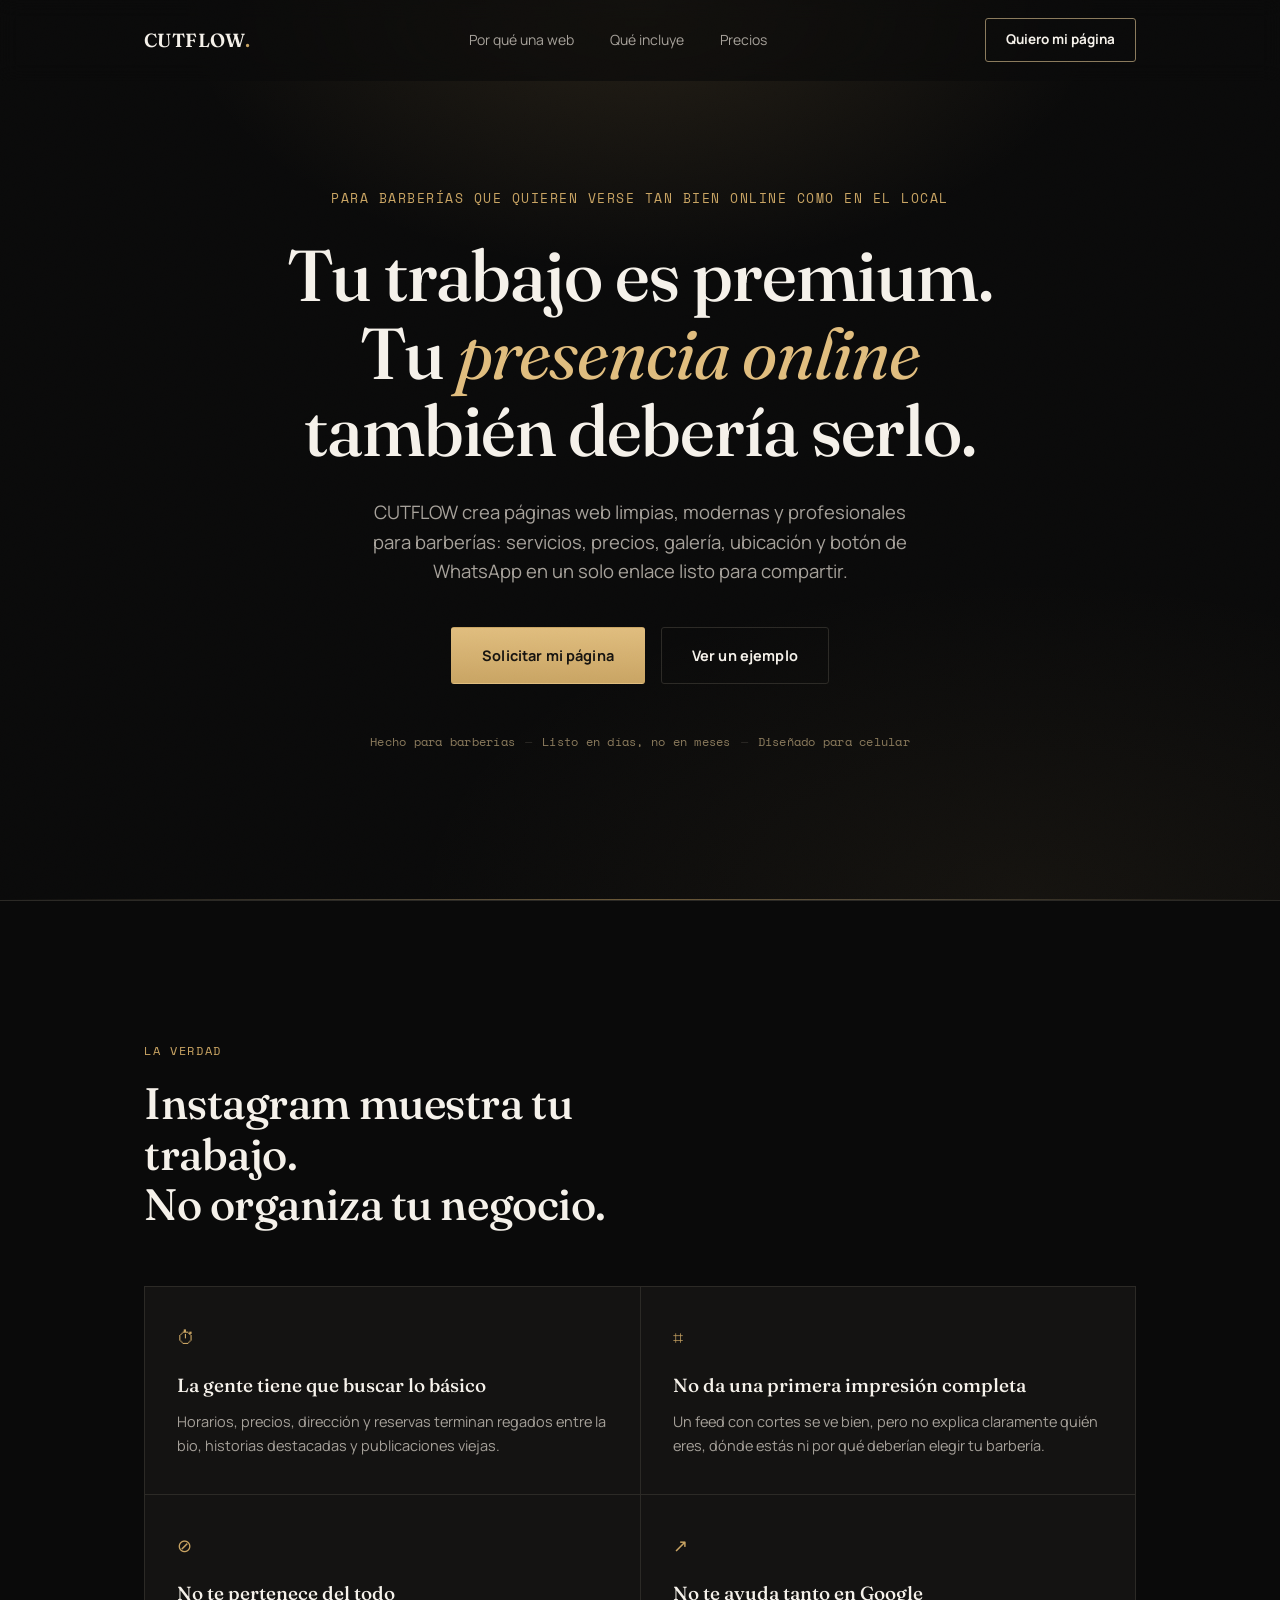
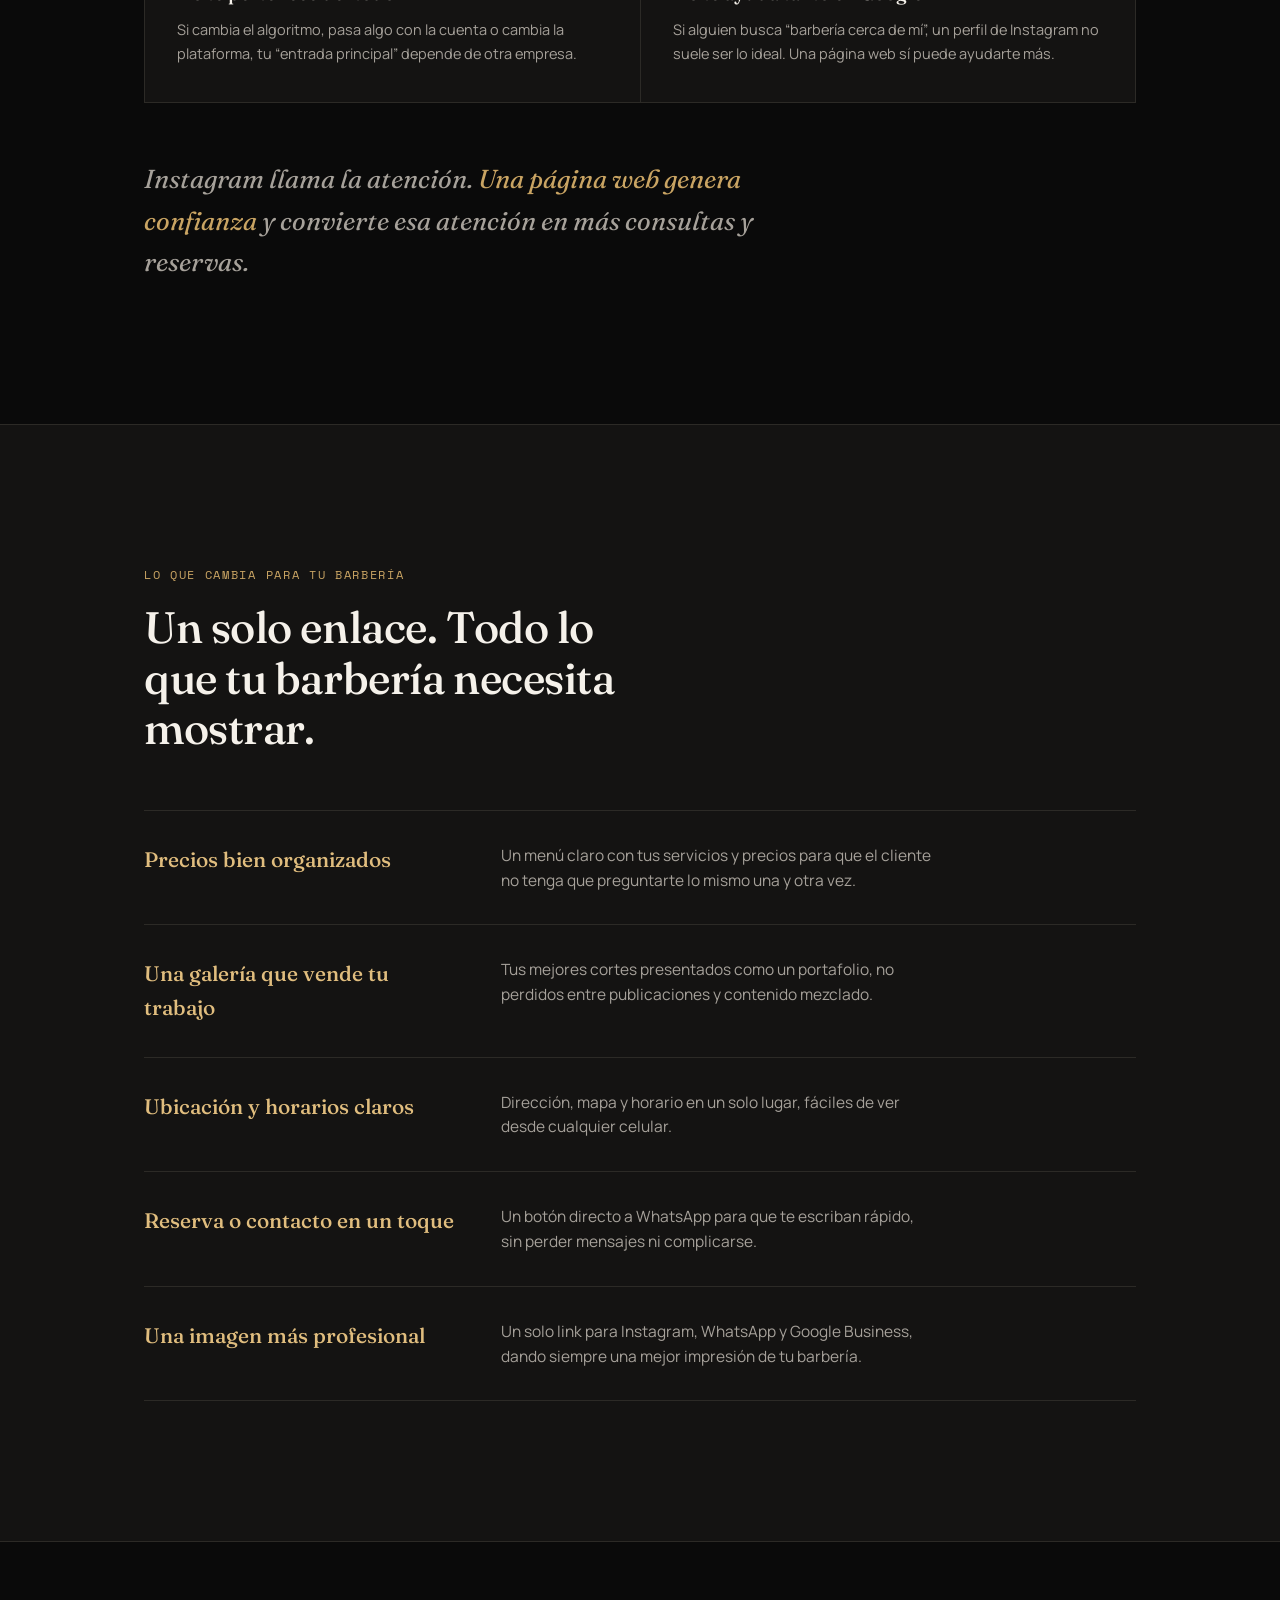
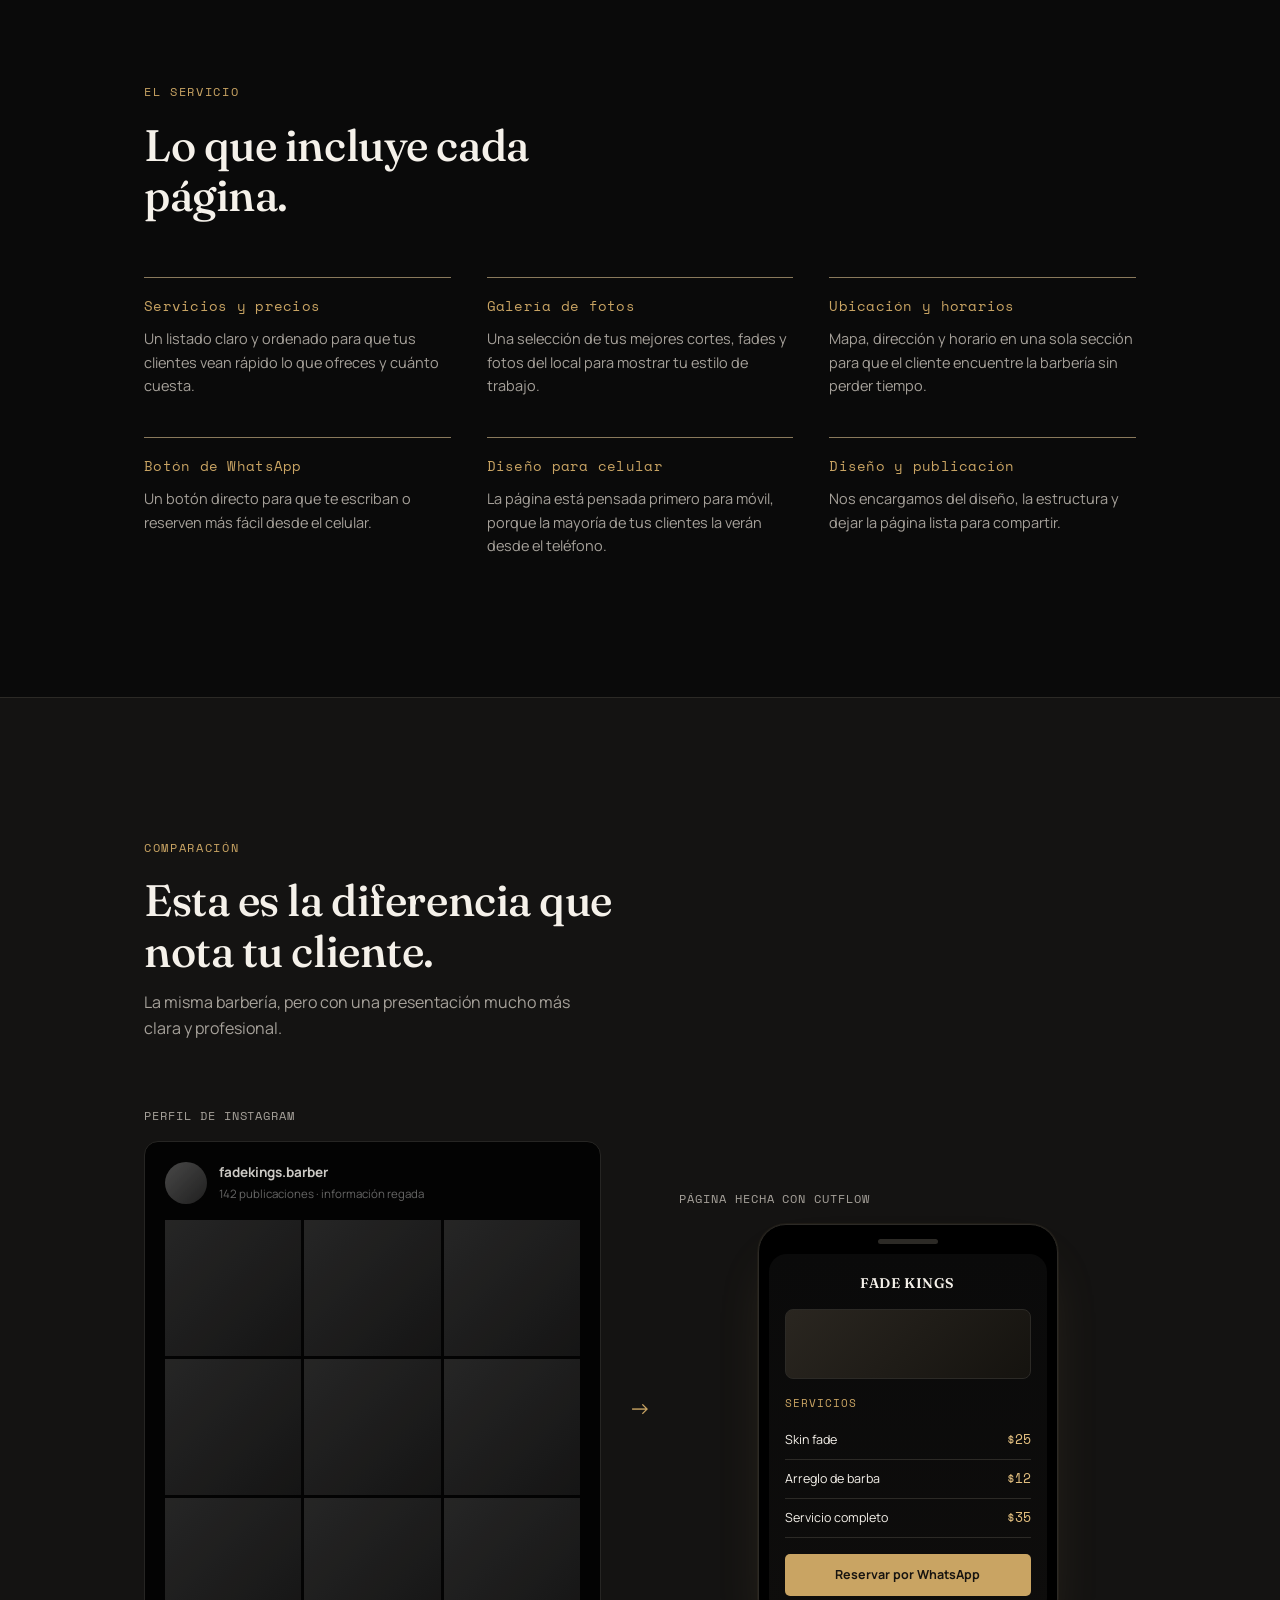
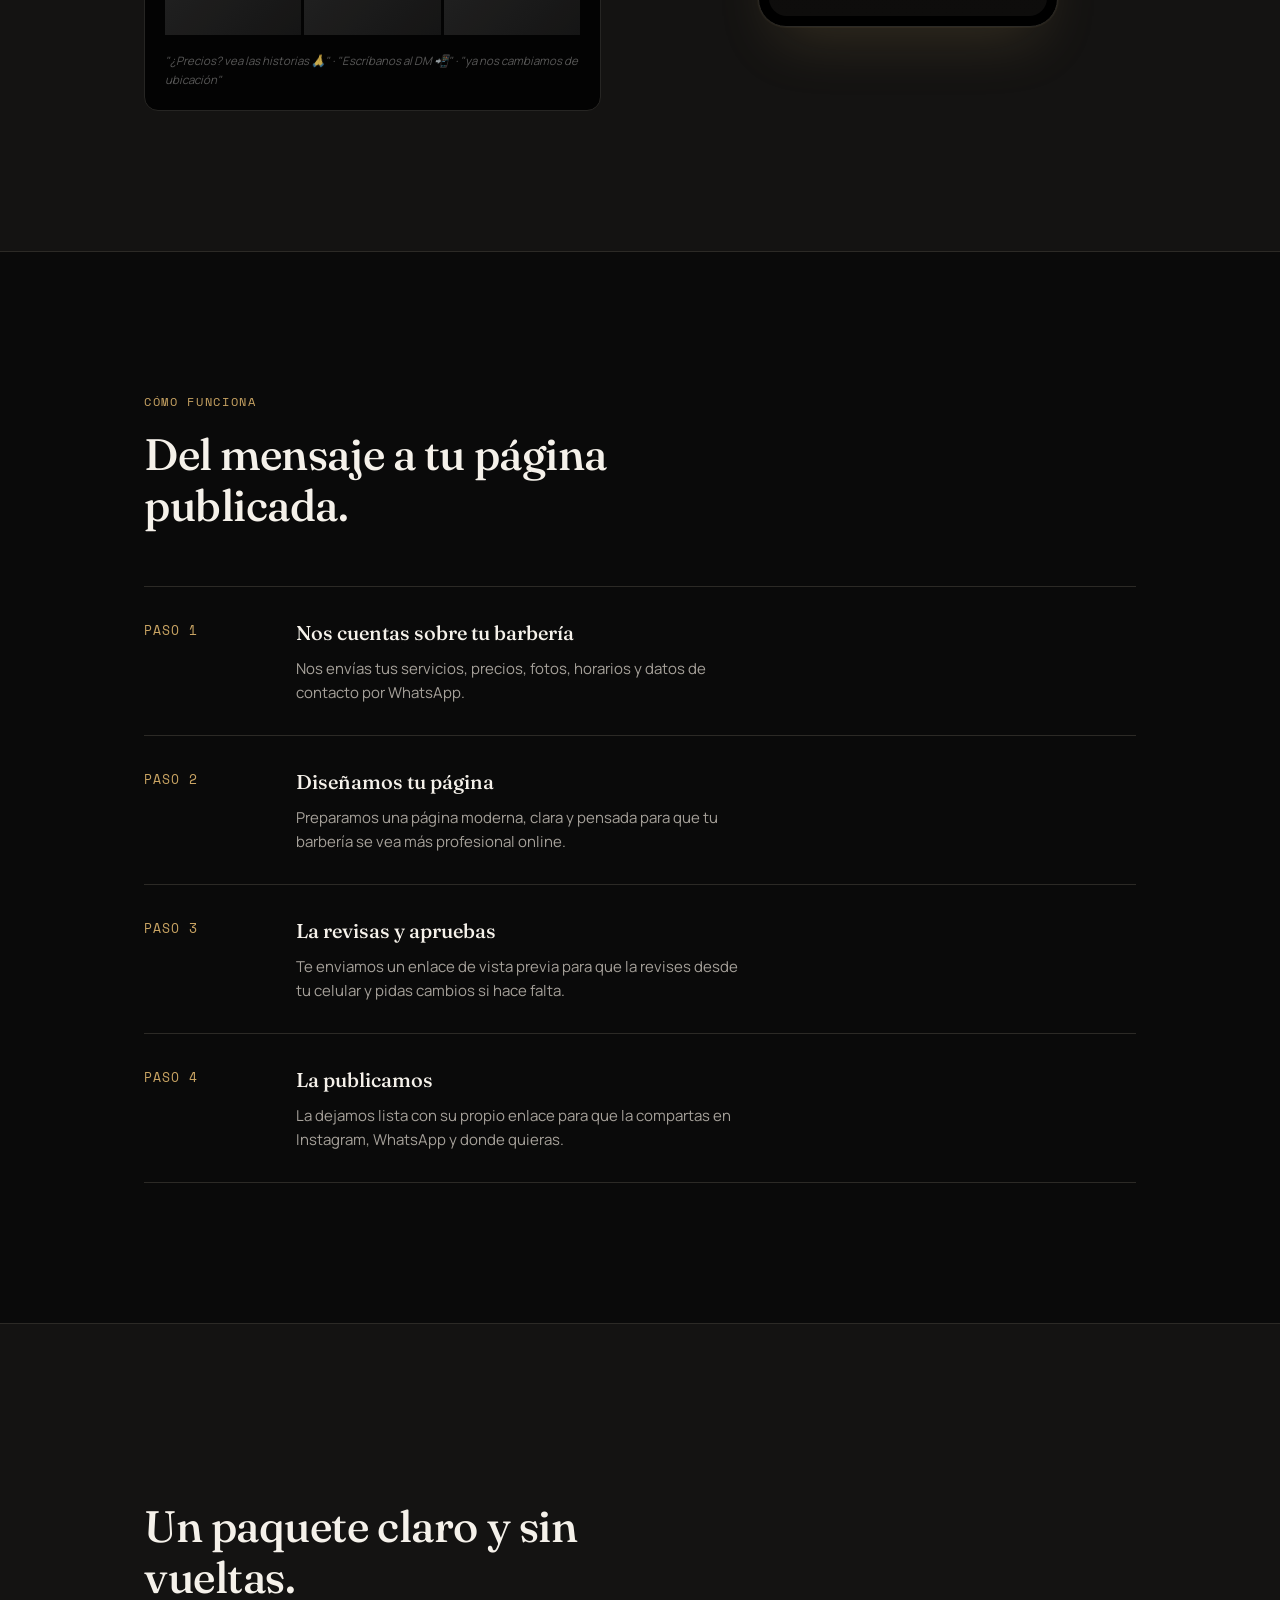
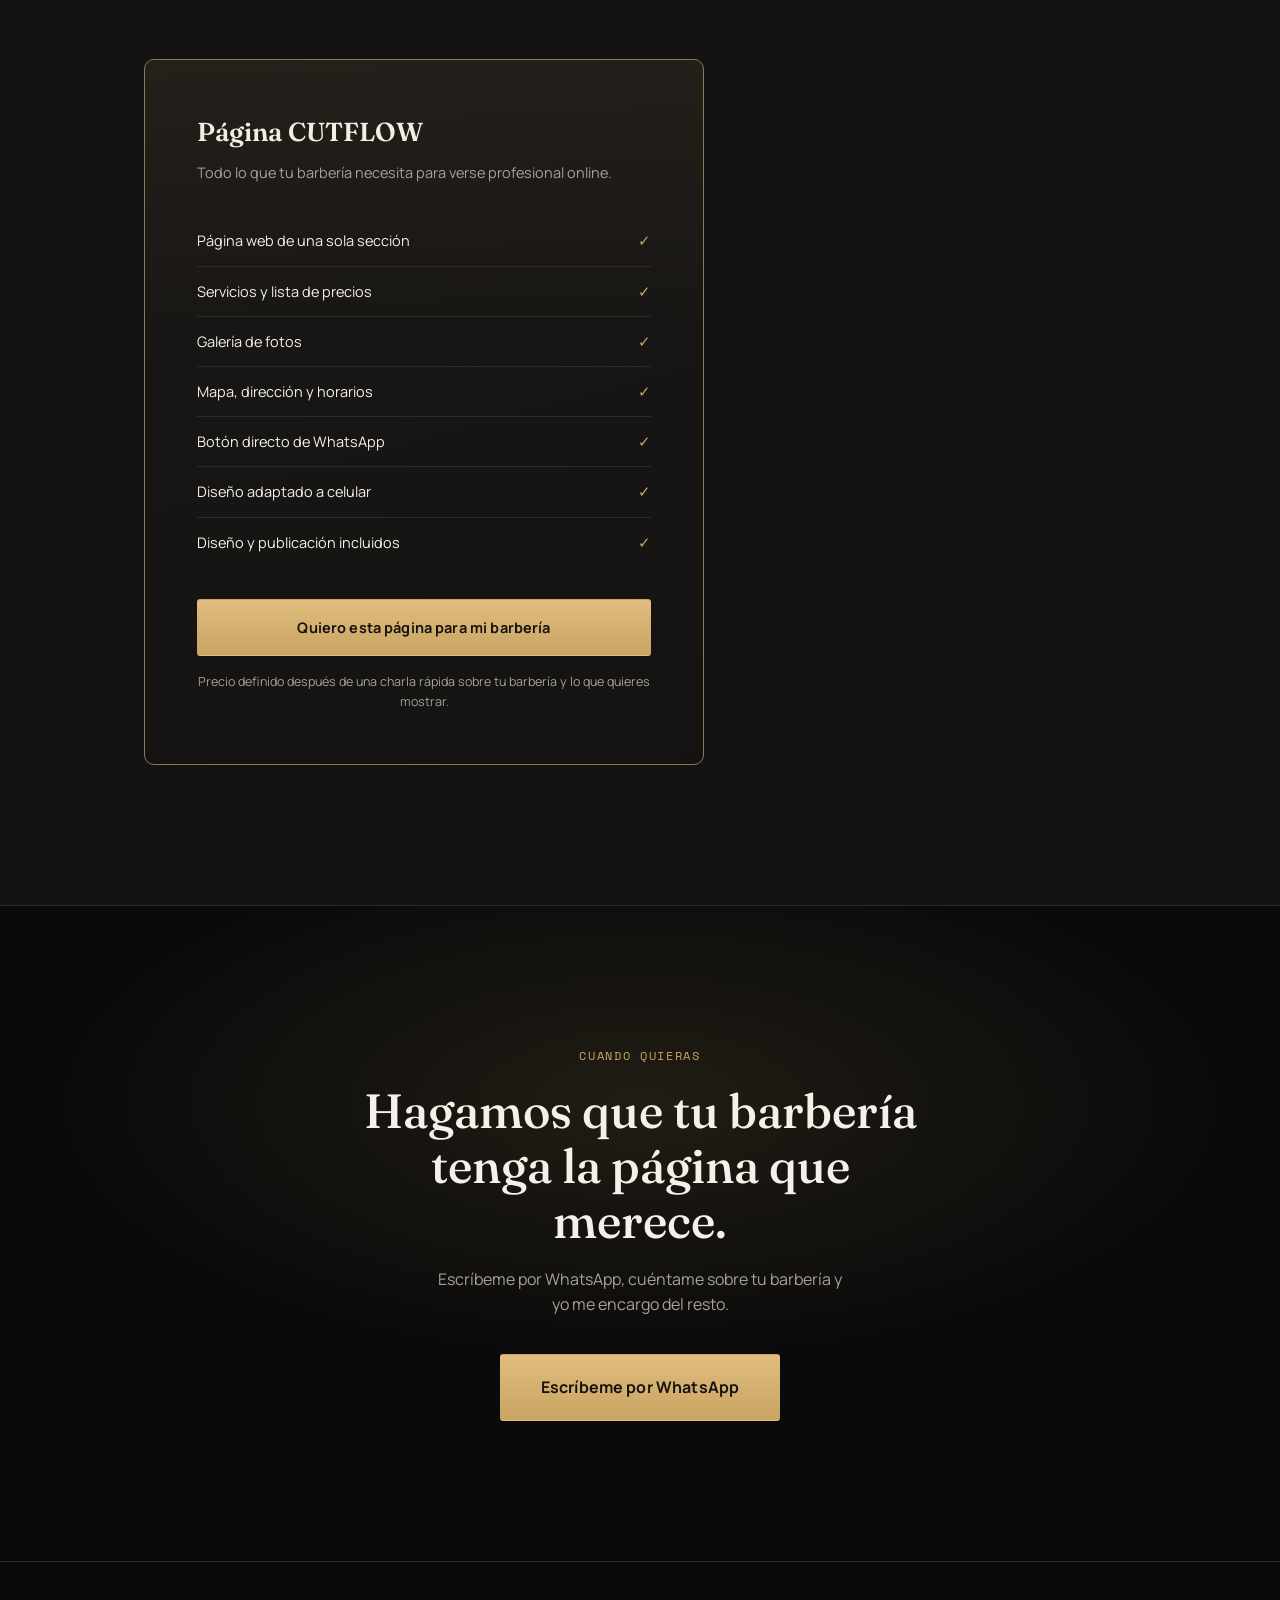
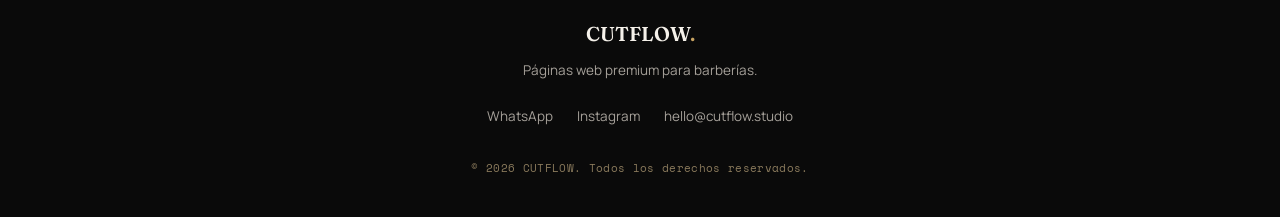
==== cutflow_es.html @ edf8405c "Add files via upload" ====
<!DOCTYPE html>
<html lang="es">
<head>
<meta charset="UTF-8">
<meta name="viewport" content="width=device-width, initial-scale=1.0">
<title>CUTFLOW — Páginas web premium para barberías</title>
<meta name="description" content="CUTFLOW crea páginas web premium y de una sola sección para barberías: servicios, precios, galería, ubicación y reservas por WhatsApp en un solo enlace profesional.">
<link rel="preconnect" href="https://fonts.googleapis.com">
<link rel="preconnect" href="https://fonts.gstatic.com" crossorigin>
<link href="https://fonts.googleapis.com/css2?family=Fraunces:ital,opsz,wght@0,9..144,300;0,9..144,500;0,9..144,600;1,9..144,400&family=Manrope:wght@400;500;600;700;800&family=Space+Mono:wght@400;700&display=swap" rel="stylesheet">
<link rel="stylesheet" href="styles.css">
</head>
<body>

<!-- ===================== NOISE / GRAIN OVERLAY ===================== -->
<div class="grain" aria-hidden="true"></div>

<!-- ===================== NAV ===================== -->
<header class="nav" id="nav">
  <div class="nav-inner">
    <a href="#top" class="nav-logo">CUTFLOW<span class="dot">.</span></a>
    <nav class="nav-links">
      <a href="#why">Por qué una web</a>
      <a href="#included">Qué incluye</a>
      <a href="#pricing">Precios</a>
    </nav>
    <a href="#contact" class="nav-cta">Quiero mi página</a>
  </div>
</header>

<main id="top">

  <!-- ===================== 1. HERO ===================== -->
  <section class="hero">
    <div class="hero-bg" aria-hidden="true"></div>
    <div class="hero-inner">
      <p class="eyebrow reveal">Para barberías que quieren verse tan bien online como en el local</p>
      <h1 class="hero-title reveal">
        Tu trabajo es premium.<br>
        Tu <em>presencia online</em><br>
        también debería serlo.
      </h1>
      <p class="hero-sub reveal">
        CUTFLOW crea páginas web limpias, modernas y profesionales para barberías:
        servicios, precios, galería, ubicación y botón de WhatsApp en un solo enlace listo para compartir.
      </p>
      <div class="hero-actions reveal">
        <a href="#contact" class="btn btn-primary">Solicitar mi página</a>
        <a href="#demo" class="btn btn-ghost">Ver un ejemplo</a>
      </div>
      <div class="hero-proof reveal">
        <span>Hecho para barberías</span>
        <span class="sep">—</span>
        <span>Listo en días, no en meses</span>
        <span class="sep">—</span>
        <span>Diseñado para celular</span>
      </div>
    </div>
    <div class="hero-blade" aria-hidden="true"></div>
  </section>

  <!-- ===================== 2. WHY INSTAGRAM ISN'T ENOUGH ===================== -->
  <section class="why" id="why">
    <div class="section-inner">
      <p class="kicker reveal">La verdad</p>
      <h2 class="section-title reveal">Instagram muestra tu trabajo.<br>No organiza tu negocio.</h2>

      <div class="why-grid reveal">
        <div class="why-card">
          <span class="why-icon">⏱</span>
          <h3>La gente tiene que buscar lo básico</h3>
          <p>Horarios, precios, dirección y reservas terminan regados entre la bio, historias destacadas y publicaciones viejas.</p>
        </div>
        <div class="why-card">
          <span class="why-icon">⌗</span>
          <h3>No da una primera impresión completa</h3>
          <p>Un feed con cortes se ve bien, pero no explica claramente quién eres, dónde estás ni por qué deberían elegir tu barbería.</p>
        </div>
        <div class="why-card">
          <span class="why-icon">⊘</span>
          <h3>No te pertenece del todo</h3>
          <p>Si cambia el algoritmo, pasa algo con la cuenta o cambia la plataforma, tu “entrada principal” depende de otra empresa.</p>
        </div>
        <div class="why-card">
          <span class="why-icon">↗</span>
          <h3>No te ayuda tanto en Google</h3>
          <p>Si alguien busca “barbería cerca de mí”, un perfil de Instagram no suele ser lo ideal. Una página web sí puede ayudarte más.</p>
        </div>
      </div>

      <p class="why-line reveal">Instagram llama la atención. <span class="gold">Una página web genera confianza</span> y convierte esa atención en más consultas y reservas.</p>
    </div>
  </section>

  <!-- ===================== 3. BENEFITS ===================== -->
  <section class="benefits" id="benefits">
    <div class="section-inner">
      <p class="kicker reveal">Lo que cambia para tu barbería</p>
      <h2 class="section-title reveal">Un solo enlace. Todo lo que tu barbería necesita mostrar.</h2>

      <div class="benefits-list">
        <div class="benefit-row reveal">
          <h3>Precios bien organizados</h3>
          <p>Un menú claro con tus servicios y precios para que el cliente no tenga que preguntarte lo mismo una y otra vez.</p>
        </div>
        <div class="benefit-row reveal">
          <h3>Una galería que vende tu trabajo</h3>
          <p>Tus mejores cortes presentados como un portafolio, no perdidos entre publicaciones y contenido mezclado.</p>
        </div>
        <div class="benefit-row reveal">
          <h3>Ubicación y horarios claros</h3>
          <p>Dirección, mapa y horario en un solo lugar, fáciles de ver desde cualquier celular.</p>
        </div>
        <div class="benefit-row reveal">
          <h3>Reserva o contacto en un toque</h3>
          <p>Un botón directo a WhatsApp para que te escriban rápido, sin perder mensajes ni complicarse.</p>
        </div>
        <div class="benefit-row reveal">
          <h3>Una imagen más profesional</h3>
          <p>Un solo link para Instagram, WhatsApp y Google Business, dando siempre una mejor impresión de tu barbería.</p>
        </div>
      </div>
    </div>
  </section>

  <!-- ===================== 4. WHAT'S INCLUDED ===================== -->
  <section class="included" id="included">
    <div class="section-inner">
      <p class="kicker reveal">El servicio</p>
      <h2 class="section-title reveal">Lo que incluye cada página.</h2>

      <div class="included-grid">
        <div class="inc-item reveal">
          <span class="inc-num">Servicios y precios</span>
          <p>Un listado claro y ordenado para que tus clientes vean rápido lo que ofreces y cuánto cuesta.</p>
        </div>
        <div class="inc-item reveal">
          <span class="inc-num">Galería de fotos</span>
          <p>Una selección de tus mejores cortes, fades y fotos del local para mostrar tu estilo de trabajo.</p>
        </div>
        <div class="inc-item reveal">
          <span class="inc-num">Ubicación y horarios</span>
          <p>Mapa, dirección y horario en una sola sección para que el cliente encuentre la barbería sin perder tiempo.</p>
        </div>
        <div class="inc-item reveal">
          <span class="inc-num">Botón de WhatsApp</span>
          <p>Un botón directo para que te escriban o reserven más fácil desde el celular.</p>
        </div>
        <div class="inc-item reveal">
          <span class="inc-num">Diseño para celular</span>
          <p>La página está pensada primero para móvil, porque la mayoría de tus clientes la verán desde el teléfono.</p>
        </div>
        <div class="inc-item reveal">
          <span class="inc-num">Diseño y publicación</span>
          <p>Nos encargamos del diseño, la estructura y dejar la página lista para compartir.</p>
        </div>
      </div>
    </div>
  </section>

  <!-- ===================== 5. DEMO PREVIEW ===================== -->
  <section class="demo" id="demo">
    <div class="section-inner">
      <p class="kicker reveal">Comparación</p>
      <h2 class="section-title reveal">Esta es la diferencia que nota tu cliente.</h2>
      <p class="demo-sub reveal">La misma barbería, pero con una presentación mucho más clara y profesional.</p>

      <div class="compare reveal">
        <div class="compare-col compare-before">
          <span class="compare-label">Perfil de Instagram</span>
          <div class="ig-mock">
            <div class="ig-head">
              <div class="ig-avatar"></div>
              <div class="ig-handle">
                <strong>fadekings.barber</strong>
                <span>142 publicaciones · información regada</span>
              </div>
            </div>
            <div class="ig-grid">
              <span></span><span></span><span></span>
              <span></span><span></span><span></span>
              <span></span><span></span><span></span>
            </div>
            <p class="ig-caption">"¿Precios? vea las historias 🙏" · "Escríbanos al DM 📲" · "ya nos cambiamos de ubicación"</p>
          </div>
        </div>

        <div class="compare-arrow" aria-hidden="true">→</div>

        <div class="compare-col compare-after">
          <span class="compare-label gold">Página hecha con CUTFLOW</span>
          <div class="phone-mock">
            <div class="phone-notch"></div>
            <div class="phone-screen">
              <div class="phone-bar">FADE KINGS</div>
              <div class="phone-hero"></div>
              <div class="phone-section-title">Servicios</div>
              <div class="phone-row"><span>Skin fade</span><span>$25</span></div>
              <div class="phone-row"><span>Arreglo de barba</span><span>$12</span></div>
              <div class="phone-row"><span>Servicio completo</span><span>$35</span></div>
              <div class="phone-btn">Reservar por WhatsApp</div>
            </div>
          </div>
        </div>
      </div>
    </div>
  </section>

  <!-- ===================== 6. PROCESS ===================== -->
  <section class="process" id="process">
    <div class="section-inner">
      <p class="kicker reveal">Cómo funciona</p>
      <h2 class="section-title reveal">Del mensaje a tu página publicada.</h2>

      <div class="process-list">
        <div class="process-row reveal">
          <span class="process-mark">Paso 1</span>
          <div>
            <h3>Nos cuentas sobre tu barbería</h3>
            <p>Nos envías tus servicios, precios, fotos, horarios y datos de contacto por WhatsApp.</p>
          </div>
        </div>
        <div class="process-row reveal">
          <span class="process-mark">Paso 2</span>
          <div>
            <h3>Diseñamos tu página</h3>
            <p>Preparamos una página moderna, clara y pensada para que tu barbería se vea más profesional online.</p>
          </div>
        </div>
        <div class="process-row reveal">
          <span class="process-mark">Paso 3</span>
          <div>
            <h3>La revisas y apruebas</h3>
            <p>Te enviamos un enlace de vista previa para que la revises desde tu celular y pidas cambios si hace falta.</p>
          </div>
        </div>
        <div class="process-row reveal">
          <span class="process-mark">Paso 4</span>
          <div>
            <h3>La publicamos</h3>
            <p>La dejamos lista con su propio enlace para que la compartas en Instagram, WhatsApp y donde quieras.</p>
          </div>
        </div>
      </div>
    </div>
  </section>

  <!-- ===================== 7. PRICING ===================== -->
  <section class="pricing" id="pricing">
    <div class="section-inner">
      <p class="kicker reveal">La oferta</p>
      <h2 class="section-title reveal">Un paquete claro y sin vueltas.</h2>

      <div class="price-card reveal">
        <div class="price-card-head">
          <h3>Página CUTFLOW</h3>
          <p>Todo lo que tu barbería necesita para verse profesional online.</p>
        </div>

        <ul class="price-list">
          <li><span>Página web de una sola sección</span><span class="check">✓</span></li>
          <li><span>Servicios y lista de precios</span><span class="check">✓</span></li>
          <li><span>Galería de fotos</span><span class="check">✓</span></li>
          <li><span>Mapa, dirección y horarios</span><span class="check">✓</span></li>
          <li><span>Botón directo de WhatsApp</span><span class="check">✓</span></li>
          <li><span>Diseño adaptado a celular</span><span class="check">✓</span></li>
          <li><span>Diseño y publicación incluidos</span><span class="check">✓</span></li>
        </ul>

        <div class="price-foot">
          <a href="#contact" class="btn btn-primary btn-wide">Quiero esta página para mi barbería</a>
          <p class="price-note">Precio definido después de una charla rápida sobre tu barbería y lo que quieres mostrar.</p>
        </div>
      </div>
    </div>
  </section>

  <!-- ===================== 8. FINAL CTA ===================== -->
  <section class="final-cta" id="contact">
    <div class="section-inner final-inner">
      <p class="kicker reveal">Cuando quieras</p>
      <h2 class="final-title reveal">Hagamos que tu barbería<br>tenga la página que merece.</h2>
      <p class="final-sub reveal">Escríbeme por WhatsApp, cuéntame sobre tu barbería y yo me encargo del resto.</p>
      <a href="https://wa.me/50498903141?text=Hola%20CUTFLOW%2C%20quiero%20informaci%C3%B3n%20sobre%20una%20p%C3%A1gina%20web%20para%20mi%20barber%C3%ADa" class="btn btn-primary btn-lg reveal" target="_blank" rel="noopener">
        Escríbeme por WhatsApp
      </a>
    </div>
  </section>

</main>

<!-- ===================== 9. FOOTER ===================== -->
<footer class="footer">
  <div class="footer-inner">
    <a href="#top" class="footer-logo">CUTFLOW<span class="dot">.</span></a>
    <p class="footer-tag">Páginas web premium para barberías.</p>
    <div class="footer-links">
      <a href="https://wa.me/50498903141" target="_blank" rel="noopener">WhatsApp</a>
      <a href="#" target="_blank" rel="noopener">Instagram</a>
      <a href="mailto:hello@cutflow.studio">hello@cutflow.studio</a>
    </div>
    <p class="footer-copy">© 2026 CUTFLOW. Todos los derechos reservados.</p>
  </div>
</footer>

<script src="script.js"></script>
</body>
</html>
---- styles.css ----
/* =========================================================
   CUTFLOW — Stylesheet
   Palette:
     --black:      #0a0a0a   (page background)
     --charcoal:   #161514   (panels / alt sections)
     --line:       #2c2a27   (hairline borders)
     --off-white:  #f5f1ea   (primary text)
     --grey:       #a6a19a   (secondary text)
     --gold:       #c9a463   (accent / CTA)
     --gold-dim:   #8a7a5c   (muted accent)
   Type:
     Display:  Fraunces (serif, premium, editorial)
     Body:     Manrope (clean grotesk)
     Utility:  Space Mono (price tags, labels — receipt/price-board feel)
   ========================================================= */

:root{
  --black: #0a0a0a;
  --charcoal: #141312;
  --panel: #1a1816;
  --line: #2c2a26;
  --off-white: #f5f1ea;
  --grey: #a6a19a;
  --gold: #c9a463;
  --gold-bright: #e0bd7e;
  --gold-dim: #8a7a5c;

  --font-display: 'Fraunces', serif;
  --font-body: 'Manrope', sans-serif;
  --font-mono: 'Space Mono', monospace;

  --container: 1120px;
  --pad: clamp(24px, 6vw, 64px);
}

*{ margin:0; padding:0; box-sizing:border-box; }

html{ scroll-behavior:smooth; }

body{
  background:var(--black);
  color:var(--off-white);
  font-family:var(--font-body);
  font-size:16px;
  line-height:1.6;
  -webkit-font-smoothing:antialiased;
  overflow-x:hidden;
}

@media (prefers-reduced-motion: reduce){
  html{ scroll-behavior:auto; }
  *{ animation-duration:0.01ms !important; animation-iteration-count:1 !important; transition-duration:0.01ms !important; }
}

a{ color:inherit; text-decoration:none; }
ul{ list-style:none; }
img{ max-width:100%; display:block; }

::selection{ background:var(--gold); color:var(--black); }

:focus-visible{
  outline:2px solid var(--gold);
  outline-offset:3px;
  border-radius:2px;
}

/* ---------- grain overlay ---------- */
.grain{
  position:fixed; inset:0; z-index:999;
  pointer-events:none;
  opacity:0.035;
  background-image:url("data:image/svg+xml,%3Csvg xmlns='http://www.w3.org/2000/svg' width='120' height='120'%3E%3Cfilter id='n'%3E%3CfeTurbulence type='fractalNoise' baseFrequency='0.9' numOctaves='2' stitchTiles='stitch'/%3E%3C/filter%3E%3Crect width='100%25' height='100%25' filter='url(%23n)'/%3E%3C/svg%3E");
  mix-blend-mode:overlay;
}

/* ---------- layout helpers ---------- */
.section-inner{
  max-width:var(--container);
  margin:0 auto;
  padding:clamp(80px, 12vw, 140px) var(--pad);
}

.kicker{
  font-family:var(--font-mono);
  font-size:12px;
  letter-spacing:0.14em;
  text-transform:uppercase;
  color:var(--gold);
  margin-bottom:18px;
}

.section-title{
  font-family:var(--font-display);
  font-weight:500;
  font-size:clamp(28px, 4vw, 44px);
  line-height:1.15;
  letter-spacing:-0.01em;
  max-width:18ch;
}

.gold{ color:var(--gold); }

.btn{
  display:inline-flex;
  align-items:center;
  justify-content:center;
  gap:8px;
  padding:16px 30px;
  border-radius:3px;
  font-family:var(--font-body);
  font-weight:700;
  font-size:14.5px;
  letter-spacing:0.01em;
  cursor:pointer;
  border:1px solid transparent;
  transition:transform .35s cubic-bezier(.16,1,.3,1), background .3s ease, color .3s ease, border-color .3s ease;
  white-space:nowrap;
}
.btn-primary{
  background:linear-gradient(180deg, var(--gold-bright), var(--gold));
  color:#171410;
}
.btn-primary:hover{ transform:translateY(-2px); filter:brightness(1.06); }
.btn-ghost{
  background:transparent;
  color:var(--off-white);
  border-color:var(--line);
}
.btn-ghost:hover{ border-color:var(--gold); color:var(--gold); transform:translateY(-2px); }
.btn-wide{ width:100%; }
.btn-lg{ padding:20px 40px; font-size:16px; }

/* =========================================================
   NAV
   ========================================================= */
.nav{
  position:fixed; top:0; left:0; right:0; z-index:500;
  background:rgba(10,10,10,0.7);
  backdrop-filter:blur(10px) saturate(120%);
  border-bottom:1px solid transparent;
  transition:border-color .4s ease, background .4s ease;
}
.nav.scrolled{
  border-bottom-color:var(--line);
  background:rgba(10,10,10,0.88);
}
.nav-inner{
  max-width:var(--container);
  margin:0 auto;
  padding:18px var(--pad);
  display:flex;
  align-items:center;
  justify-content:space-between;
}
.nav-logo{
  font-family:var(--font-display);
  font-size:19px;
  font-weight:600;
  letter-spacing:0.02em;
}
.nav-logo .dot, .footer-logo .dot{ color:var(--gold); }
.nav-links{
  display:flex;
  gap:36px;
  font-size:14px;
  color:var(--grey);
}
.nav-links a{ transition:color .25s ease; }
.nav-links a:hover{ color:var(--off-white); }
.nav-cta{
  font-family:var(--font-body);
  font-weight:700;
  font-size:13.5px;
  padding:10px 20px;
  border:1px solid var(--gold-dim);
  border-radius:3px;
  transition:all .3s ease;
}
.nav-cta:hover{ background:var(--gold); color:#171410; border-color:var(--gold); }

@media (max-width:760px){
  .nav-links{ display:none; }
}

/* =========================================================
   1. HERO
   ========================================================= */
.hero{
  position:relative;
  min-height:100vh;
  display:flex;
  align-items:center;
  padding:140px var(--pad) 100px;
  overflow:hidden;
}
.hero-bg{
  position:absolute; inset:0; z-index:0;
  background:
    radial-gradient(ellipse 60% 50% at 50% 0%, rgba(201,164,99,0.14), transparent 60%),
    radial-gradient(ellipse 80% 60% at 80% 100%, rgba(201,164,99,0.06), transparent 60%),
    var(--black);
}
.hero-inner{
  position:relative; z-index:1;
  max-width:760px;
  margin:0 auto;
  text-align:center;
}
.eyebrow{
  font-family:var(--font-mono);
  font-size:12.5px;
  letter-spacing:0.12em;
  text-transform:uppercase;
  color:var(--gold);
  margin-bottom:28px;
}
.hero-title{
  font-family:var(--font-display);
  font-weight:500;
  font-size:clamp(38px, 7vw, 72px);
  line-height:1.08;
  letter-spacing:-0.015em;
  margin-bottom:28px;
}
.hero-title em{
  font-style:italic;
  font-weight:400;
  color:var(--gold-bright);
}
.hero-sub{
  font-size:clamp(16px, 1.6vw, 18.5px);
  color:var(--grey);
  max-width:540px;
  margin:0 auto 40px;
}
.hero-actions{
  display:flex;
  gap:16px;
  justify-content:center;
  flex-wrap:wrap;
  margin-bottom:48px;
}
.hero-proof{
  font-family:var(--font-mono);
  font-size:12px;
  color:var(--gold-dim);
  letter-spacing:0.02em;
  display:flex;
  gap:10px;
  justify-content:center;
  flex-wrap:wrap;
}
.hero-proof .sep{ color:var(--line); }

.hero-blade{
  position:absolute;
  bottom:0; left:0; right:0;
  height:1px;
  background:linear-gradient(90deg, transparent, var(--gold-dim) 30%, var(--gold) 50%, var(--gold-dim) 70%, transparent);
  opacity:0.5;
}

@media (max-width:600px){
  .hero{ padding-top:120px; }
  .hero-actions{ flex-direction:column; align-items:stretch; }
}

/* =========================================================
   2. WHY INSTAGRAM ISN'T ENOUGH
   ========================================================= */
.why{ background:var(--black); border-top:1px solid var(--line); }

.why-grid{
  display:grid;
  grid-template-columns:repeat(2, 1fr);
  gap:1px;
  background:var(--line);
  border:1px solid var(--line);
  margin-top:56px;
}
.why-card{
  background:var(--charcoal);
  padding:36px 32px;
  transition:background .3s ease;
}
.why-card:hover{ background:var(--panel); }
.why-icon{
  display:inline-flex;
  font-size:18px;
  color:var(--gold);
  margin-bottom:18px;
}
.why-card h3{
  font-family:var(--font-display);
  font-weight:500;
  font-size:19px;
  margin-bottom:10px;
}
.why-card p{
  color:var(--grey);
  font-size:14.5px;
  line-height:1.65;
}

.why-line{
  margin-top:56px;
  font-family:var(--font-display);
  font-size:clamp(20px, 2.4vw, 26px);
  font-weight:400;
  font-style:italic;
  color:var(--grey);
  max-width:36ch;
}

@media (max-width:700px){
  .why-grid{ grid-template-columns:1fr; }
}

/* =========================================================
   3. BENEFITS
   ========================================================= */
.benefits{ background:var(--charcoal); border-top:1px solid var(--line); }

.benefits-list{ margin-top:56px; }
.benefit-row{
  display:grid;
  grid-template-columns:1fr 2fr;
  gap:40px;
  padding:32px 0;
  border-top:1px solid var(--line);
}
.benefits-list .benefit-row:last-child{ border-bottom:1px solid var(--line); }
.benefit-row h3{
  font-family:var(--font-display);
  font-weight:500;
  font-size:21px;
  color:var(--gold-bright);
}
.benefit-row p{
  color:var(--grey);
  font-size:15.5px;
  max-width:48ch;
}

@media (max-width:700px){
  .benefit-row{ grid-template-columns:1fr; gap:10px; }
}

/* =========================================================
   4. WHAT'S INCLUDED
   ========================================================= */
.included{ background:var(--black); border-top:1px solid var(--line); }

.included-grid{
  display:grid;
  grid-template-columns:repeat(3, 1fr);
  gap:40px 36px;
  margin-top:56px;
}
.inc-item{
  border-top:1px solid var(--gold-dim);
  padding-top:18px;
}
.inc-num{
  display:block;
  font-family:var(--font-mono);
  font-size:13.5px;
  color:var(--gold);
  letter-spacing:0.02em;
  margin-bottom:10px;
}
.inc-item p{
  color:var(--grey);
  font-size:14.5px;
  line-height:1.6;
}

@media (max-width:760px){
  .included-grid{ grid-template-columns:1fr 1fr; }
}
@media (max-width:520px){
  .included-grid{ grid-template-columns:1fr; }
}

/* =========================================================
   5. DEMO / COMPARE
   ========================================================= */
.demo{ background:var(--charcoal); border-top:1px solid var(--line); }
.demo-sub{ color:var(--grey); margin-top:14px; max-width:46ch; }

.compare{
  margin-top:64px;
  display:grid;
  grid-template-columns:1fr auto 1fr;
  align-items:center;
  gap:28px;
}
.compare-col{ display:flex; flex-direction:column; }
.compare-label{
  font-family:var(--font-mono);
  font-size:12px;
  letter-spacing:0.08em;
  text-transform:uppercase;
  color:var(--grey);
  margin-bottom:16px;
}
.compare-arrow{
  font-size:22px;
  color:var(--gold);
  justify-self:center;
}

/* instagram mock */
.ig-mock{
  background:#000;
  border:1px solid var(--line);
  border-radius:14px;
  padding:20px;
  opacity:0.82;
  filter:saturate(0.7);
}
.ig-head{ display:flex; align-items:center; gap:12px; margin-bottom:16px; }
.ig-avatar{
  width:42px; height:42px; border-radius:50%;
  background:linear-gradient(135deg,#555,#222);
  flex-shrink:0;
}
.ig-handle strong{ display:block; font-size:13.5px; }
.ig-handle span{ display:block; font-size:11.5px; color:#777; margin-top:2px; }
.ig-grid{
  display:grid;
  grid-template-columns:repeat(3,1fr);
  gap:3px;
  margin-bottom:16px;
}
.ig-grid span{
  aspect-ratio:1;
  background:linear-gradient(135deg, #2a2a2a, #161616);
  display:block;
}
.ig-caption{
  font-size:11.5px;
  color:#666;
  line-height:1.7;
  font-style:italic;
}

/* phone mock (website) */
.phone-mock{
  background:#000;
  border:1px solid var(--line);
  border-radius:28px;
  padding:10px;
  box-shadow:0 30px 60px -20px rgba(201,164,99,0.18), 0 0 0 1px rgba(201,164,99,0.06);
  max-width:300px;
  margin:0 auto;
  width:100%;
}
.phone-notch{
  width:60px; height:5px;
  background:#2c2a26;
  border-radius:4px;
  margin:4px auto 10px;
}
.phone-screen{
  background:linear-gradient(180deg, var(--black), #0e0d0c);
  border-radius:18px;
  padding:18px 16px 20px;
}
.phone-bar{
  font-family:var(--font-display);
  font-weight:600;
  font-size:14px;
  letter-spacing:0.04em;
  color:var(--off-white);
  text-align:center;
  margin-bottom:14px;
}
.phone-hero{
  height:70px;
  border-radius:8px;
  margin-bottom:16px;
  background:linear-gradient(135deg, #2a2620, #15130f);
  border:1px solid var(--line);
}
.phone-section-title{
  font-family:var(--font-mono);
  font-size:10.5px;
  letter-spacing:0.1em;
  text-transform:uppercase;
  color:var(--gold);
  margin-bottom:10px;
}
.phone-row{
  display:flex;
  justify-content:space-between;
  font-size:12.5px;
  padding:9px 0;
  border-bottom:1px solid var(--line);
  color:var(--off-white);
}
.phone-row span:last-child{ color:var(--gold-bright); font-family:var(--font-mono); }
.phone-btn{
  margin-top:16px;
  background:var(--gold);
  color:#171410;
  text-align:center;
  font-size:12.5px;
  font-weight:700;
  padding:11px;
  border-radius:5px;
}

@media (max-width:760px){
  .compare{ grid-template-columns:1fr; }
  .compare-arrow{ transform:rotate(90deg); padding:6px 0; }
}

/* =========================================================
   6. PROCESS
   ========================================================= */
.process{ background:var(--black); border-top:1px solid var(--line); }

.process-list{ margin-top:56px; }
.process-row{
  display:grid;
  grid-template-columns:120px 1fr;
  gap:32px;
  padding:30px 0;
  border-top:1px solid var(--line);
}
.process-list .process-row:last-child{ border-bottom:1px solid var(--line); }
.process-mark{
  font-family:var(--font-mono);
  font-size:12.5px;
  letter-spacing:0.08em;
  text-transform:uppercase;
  color:var(--gold);
  padding-top:4px;
}
.process-row h3{
  font-family:var(--font-display);
  font-weight:500;
  font-size:20px;
  margin-bottom:8px;
}
.process-row p{
  color:var(--grey);
  font-size:15px;
  max-width:50ch;
}

@media (max-width:600px){
  .process-row{ grid-template-columns:1fr; gap:8px; }
}

/* =========================================================
   7. PRICING
   ========================================================= */
.pricing{ background:var(--charcoal); border-top:1px solid var(--line); }

.price-card{
  margin-top:56px;
  max-width:560px;
  background:linear-gradient(165deg, var(--panel), var(--charcoal));
  border:1px solid var(--gold-dim);
  border-radius:10px;
  padding:clamp(32px, 5vw, 52px);
  position:relative;
}
.price-card::before{
  content:"";
  position:absolute;
  inset:0;
  border-radius:10px;
  background:linear-gradient(180deg, rgba(201,164,99,0.06), transparent 40%);
  pointer-events:none;
}
.price-card-head h3{
  font-family:var(--font-display);
  font-weight:600;
  font-size:26px;
  margin-bottom:8px;
}
.price-card-head p{ color:var(--grey); font-size:14.5px; margin-bottom:32px; }

.price-list li{
  display:flex;
  justify-content:space-between;
  align-items:center;
  padding:13px 0;
  border-top:1px solid var(--line);
  font-size:14.5px;
}
.price-list li:first-child{ border-top:none; }
.price-list .check{
  color:var(--gold);
  font-family:var(--font-mono);
}

.price-foot{ margin-top:32px; }
.price-note{
  margin-top:16px;
  text-align:center;
  font-size:12.5px;
  color:var(--grey);
}

/* =========================================================
   8. FINAL CTA
   ========================================================= */
.final-cta{
  background:radial-gradient(ellipse 70% 60% at 50% 30%, rgba(201,164,99,0.12), transparent 65%), var(--black);
  border-top:1px solid var(--line);
}
.final-inner{ text-align:center; }
.final-title{
  font-family:var(--font-display);
  font-weight:500;
  font-size:clamp(30px, 5vw, 48px);
  line-height:1.15;
  max-width:18ch;
  margin:0 auto 18px;
}
.final-sub{
  color:var(--grey);
  max-width:42ch;
  margin:0 auto 36px;
}

/* =========================================================
   FOOTER
   ========================================================= */
.footer{ background:var(--black); border-top:1px solid var(--line); padding:56px var(--pad) 40px; }
.footer-inner{
  max-width:var(--container);
  margin:0 auto;
  text-align:center;
}
.footer-logo{
  font-family:var(--font-display);
  font-size:20px;
  font-weight:600;
}
.footer-tag{ color:var(--grey); font-size:13.5px; margin-top:10px; }
.footer-links{
  display:flex;
  gap:24px;
  justify-content:center;
  margin-top:24px;
  font-size:13.5px;
  color:var(--grey);
}
.footer-links a:hover{ color:var(--gold); }
.footer-copy{
  margin-top:32px;
  font-family:var(--font-mono);
  font-size:11px;
  color:var(--gold-dim);
  letter-spacing:0.03em;
}

/* =========================================================
   SCROLL REVEAL ANIMATION
   ========================================================= */
.reveal{
  opacity:0;
  transform:translateY(18px);
  transition:opacity .8s cubic-bezier(.16,1,.3,1), transform .8s cubic-bezier(.16,1,.3,1);
}
.reveal.is-visible{
  opacity:1;
  transform:translateY(0);
}

/* stagger children within the hero slightly */
.hero-inner .reveal:nth-child(1){ transition-delay:.05s; }
.hero-inner .reveal:nth-child(2){ transition-delay:.12s; }
.hero-inner .reveal:nth-child(3){ transition-delay:.2s; }
.hero-inner .reveal:nth-child(4){ transition-delay:.28s; }
.hero-inner .reveal:nth-child(5){ transition-delay:.36s; }
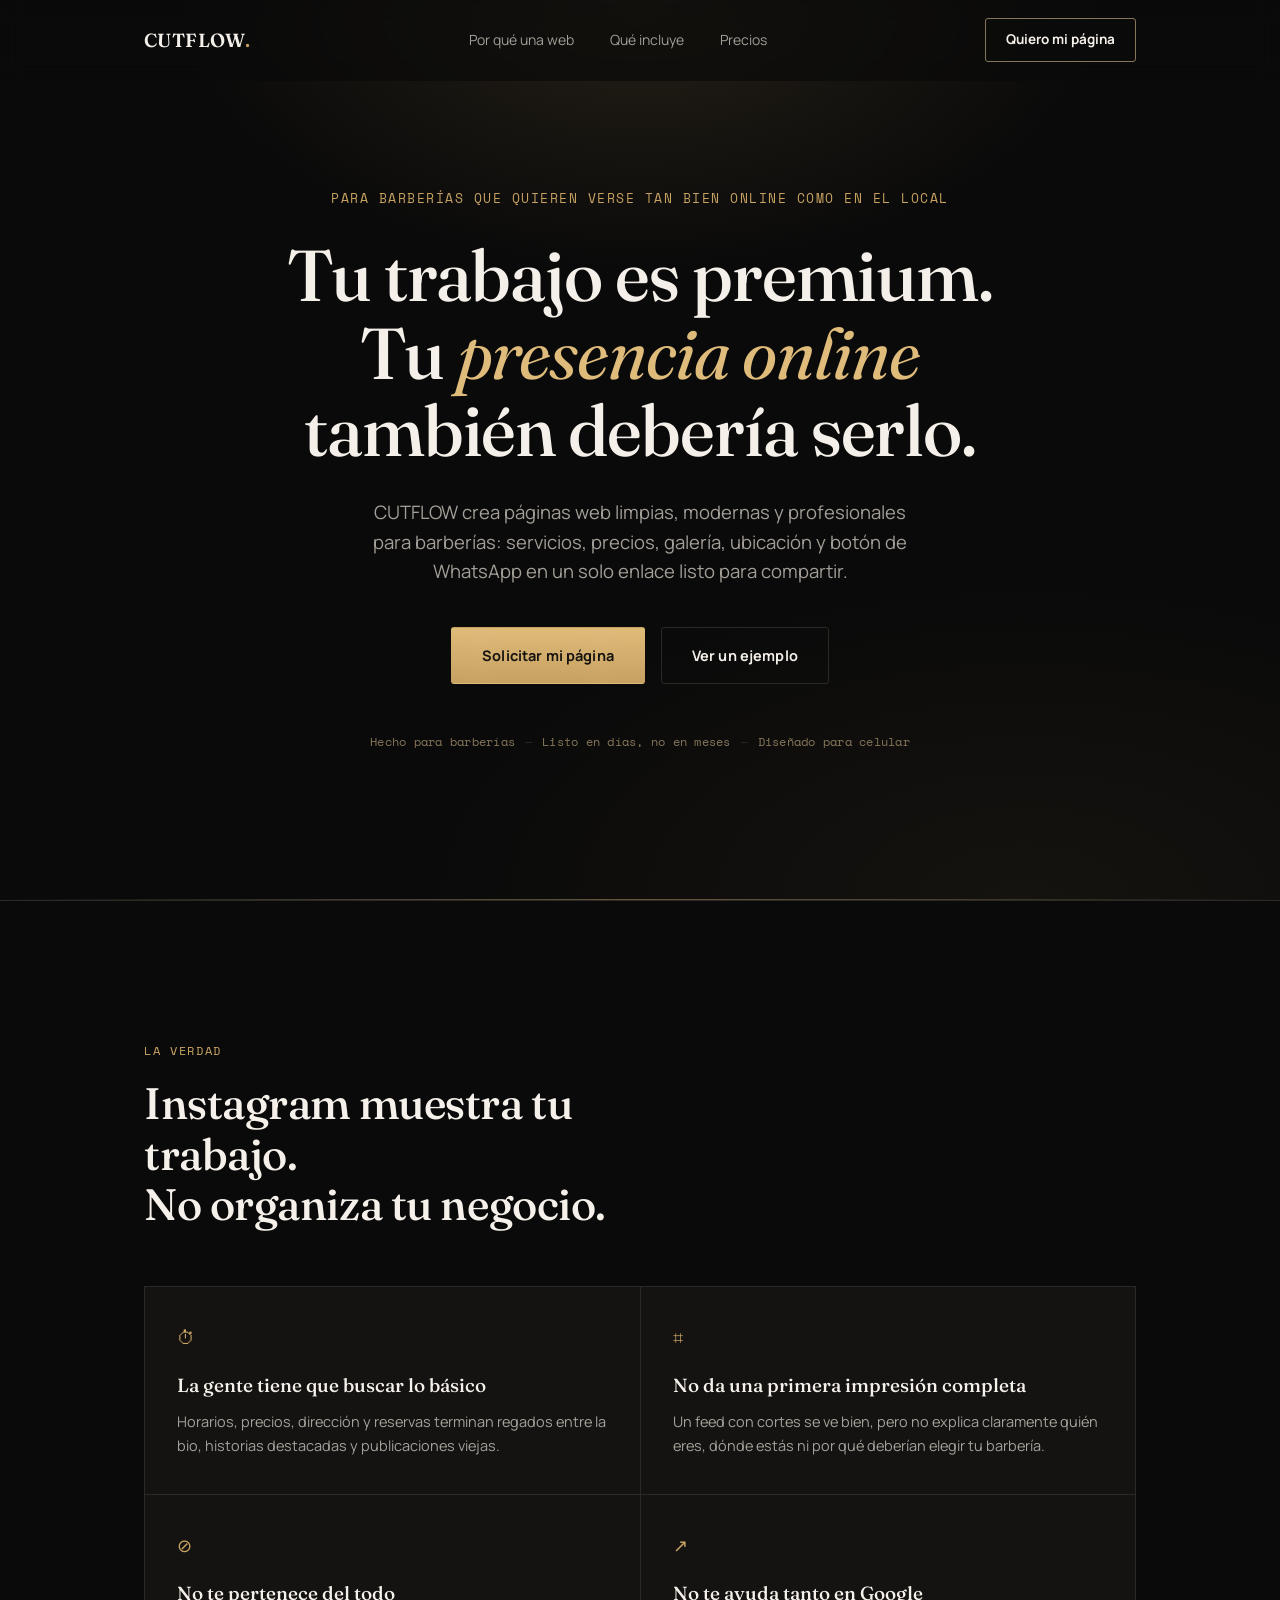
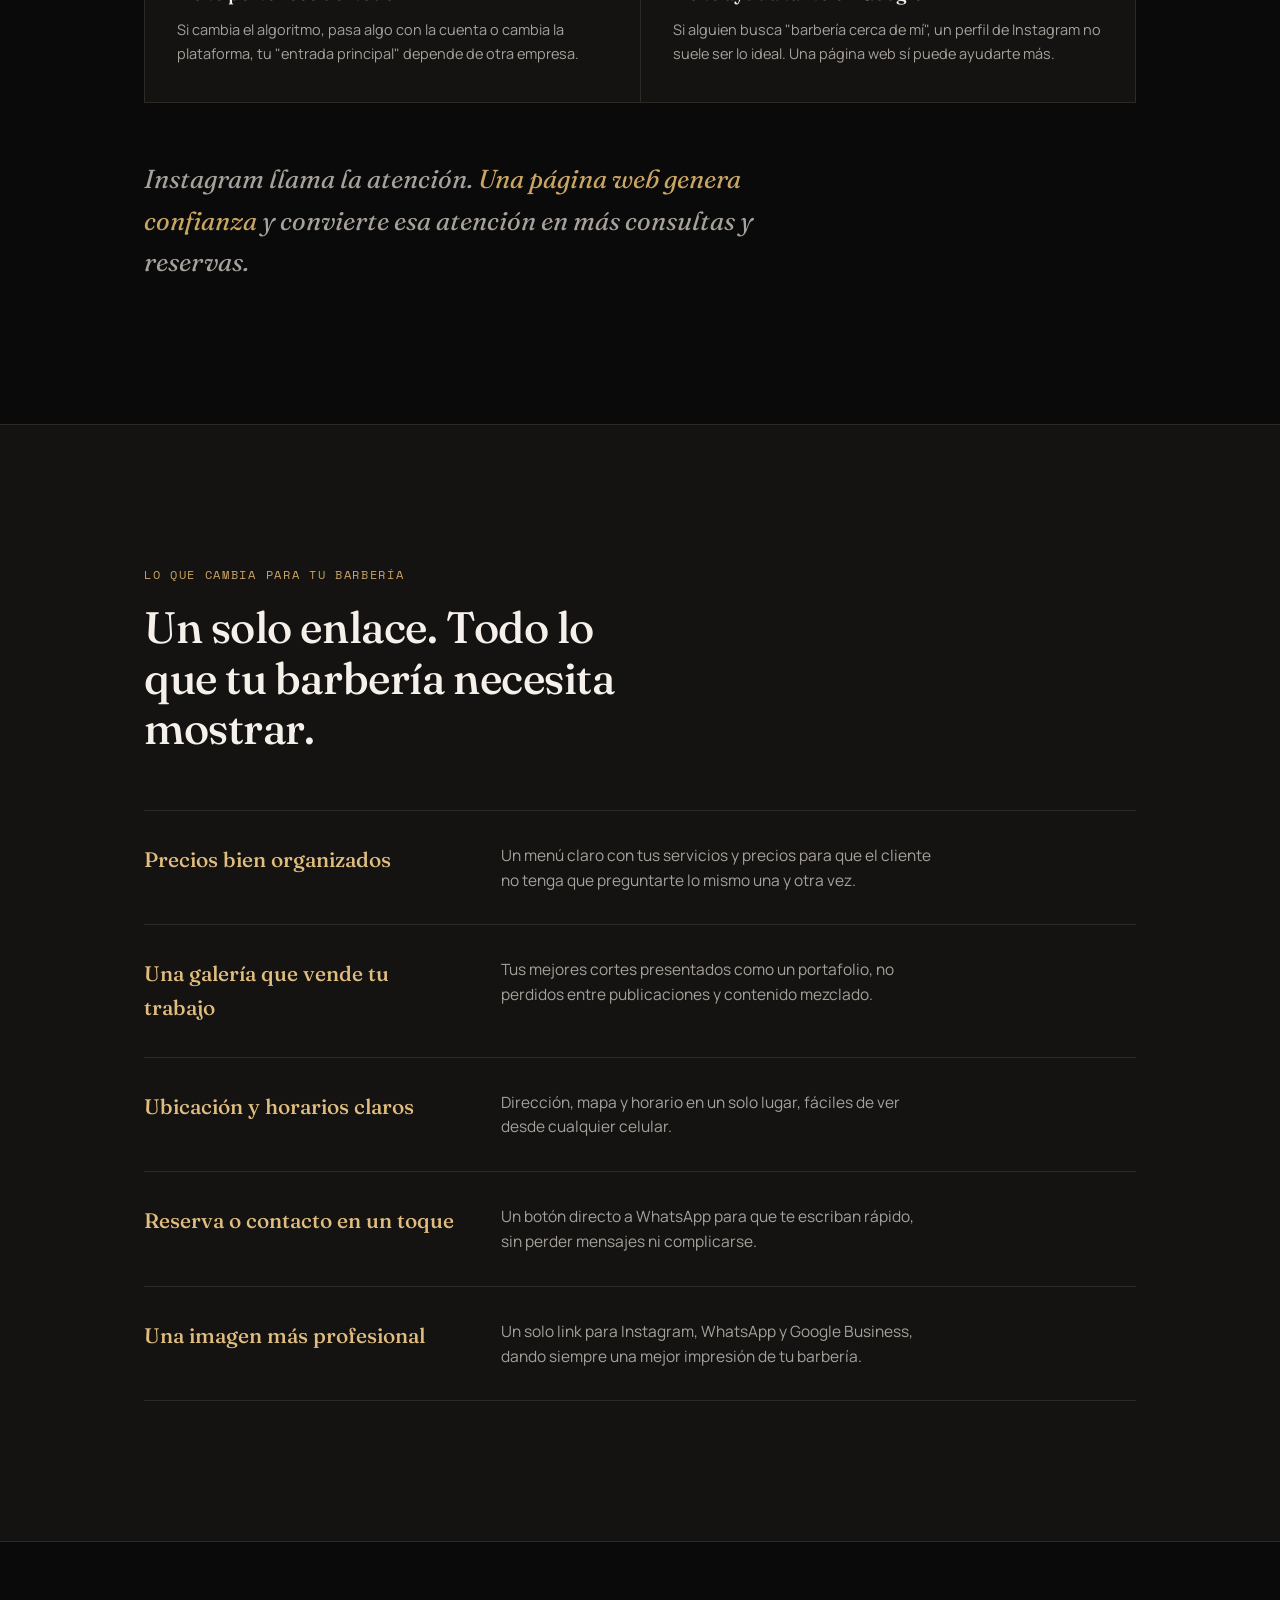
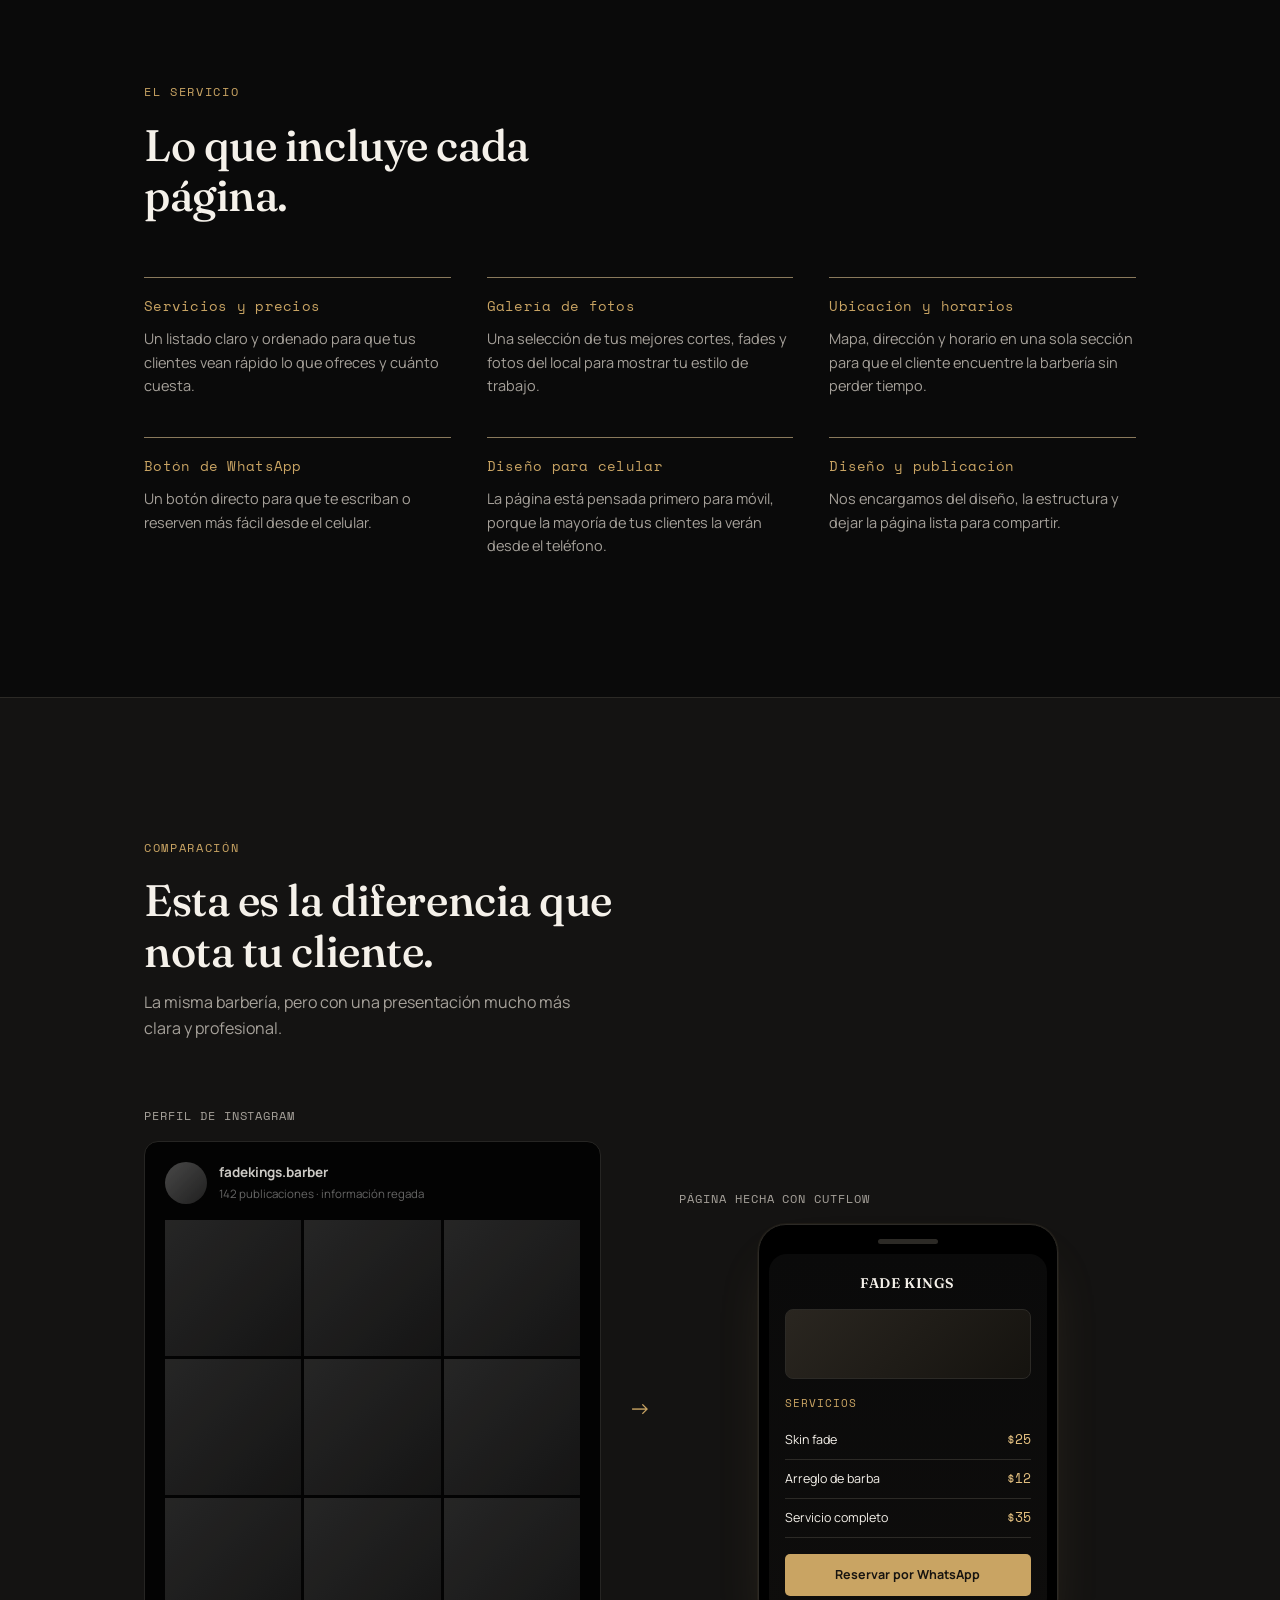
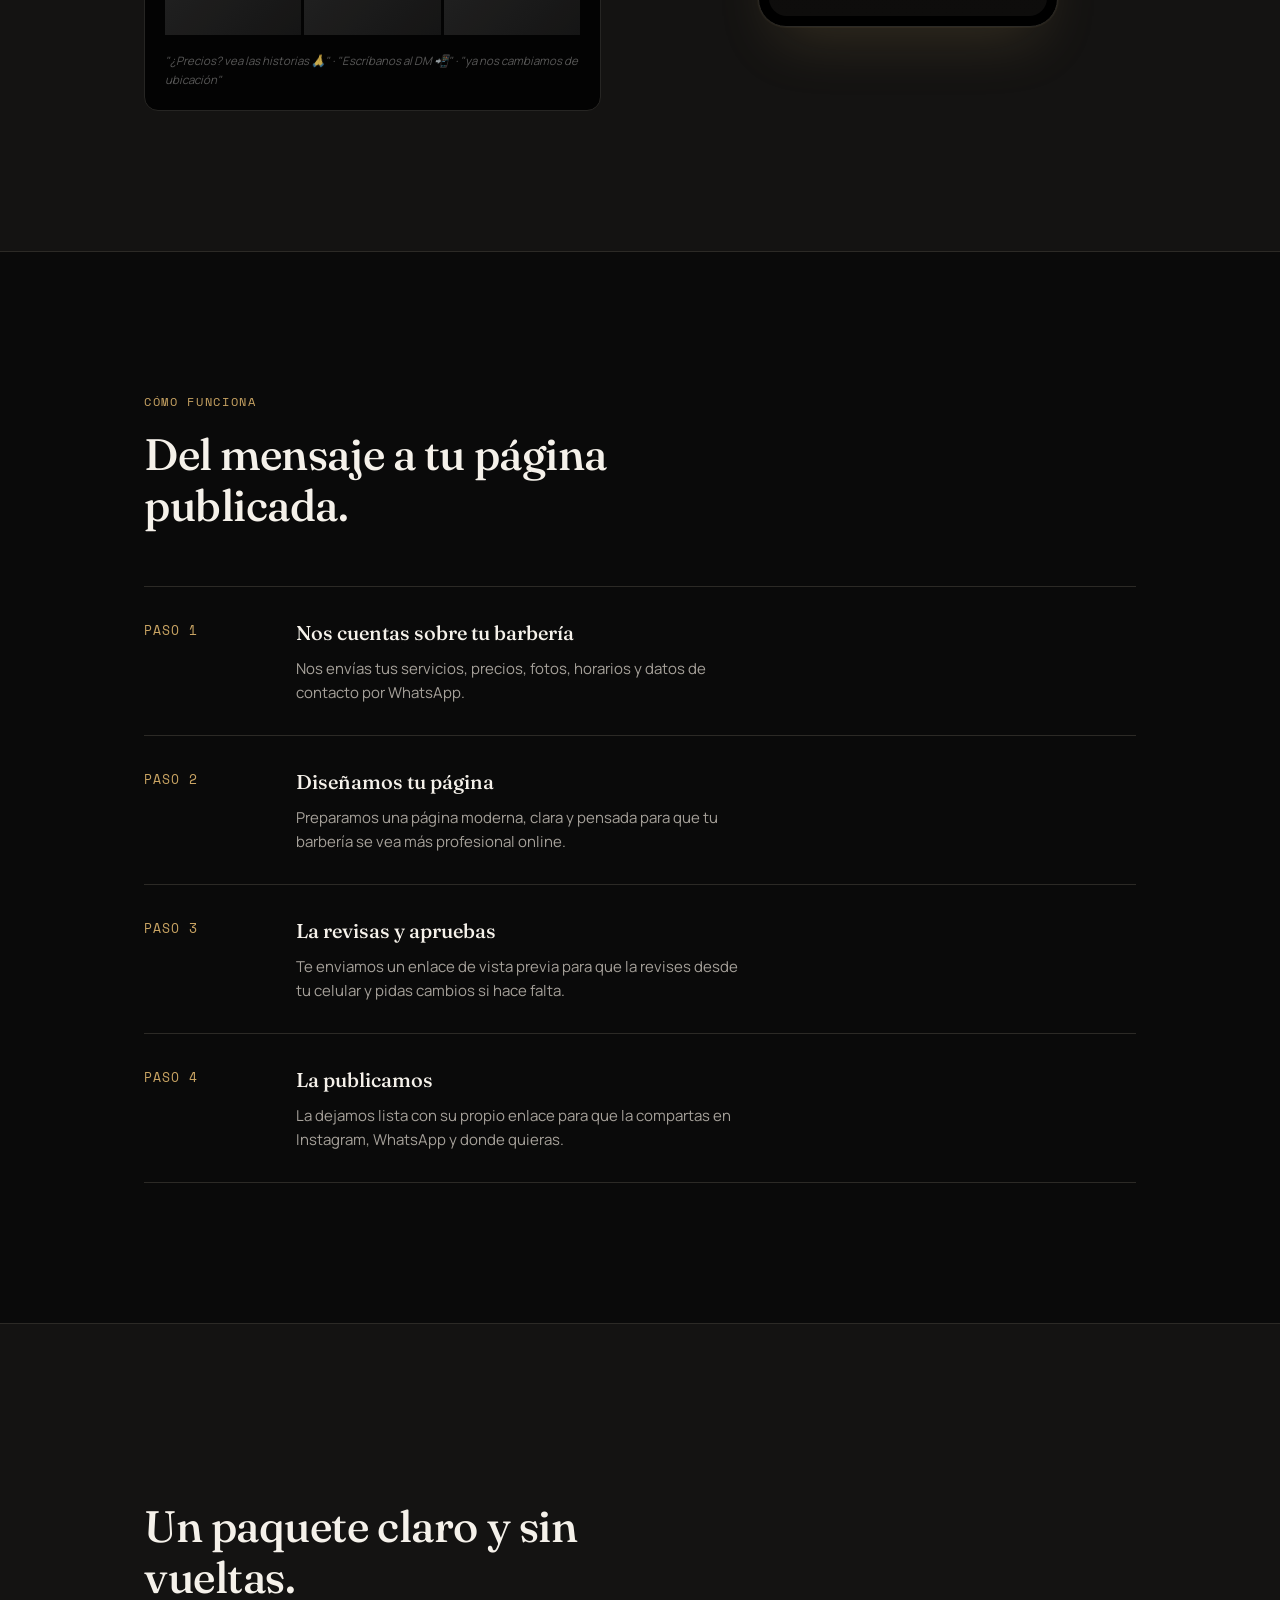
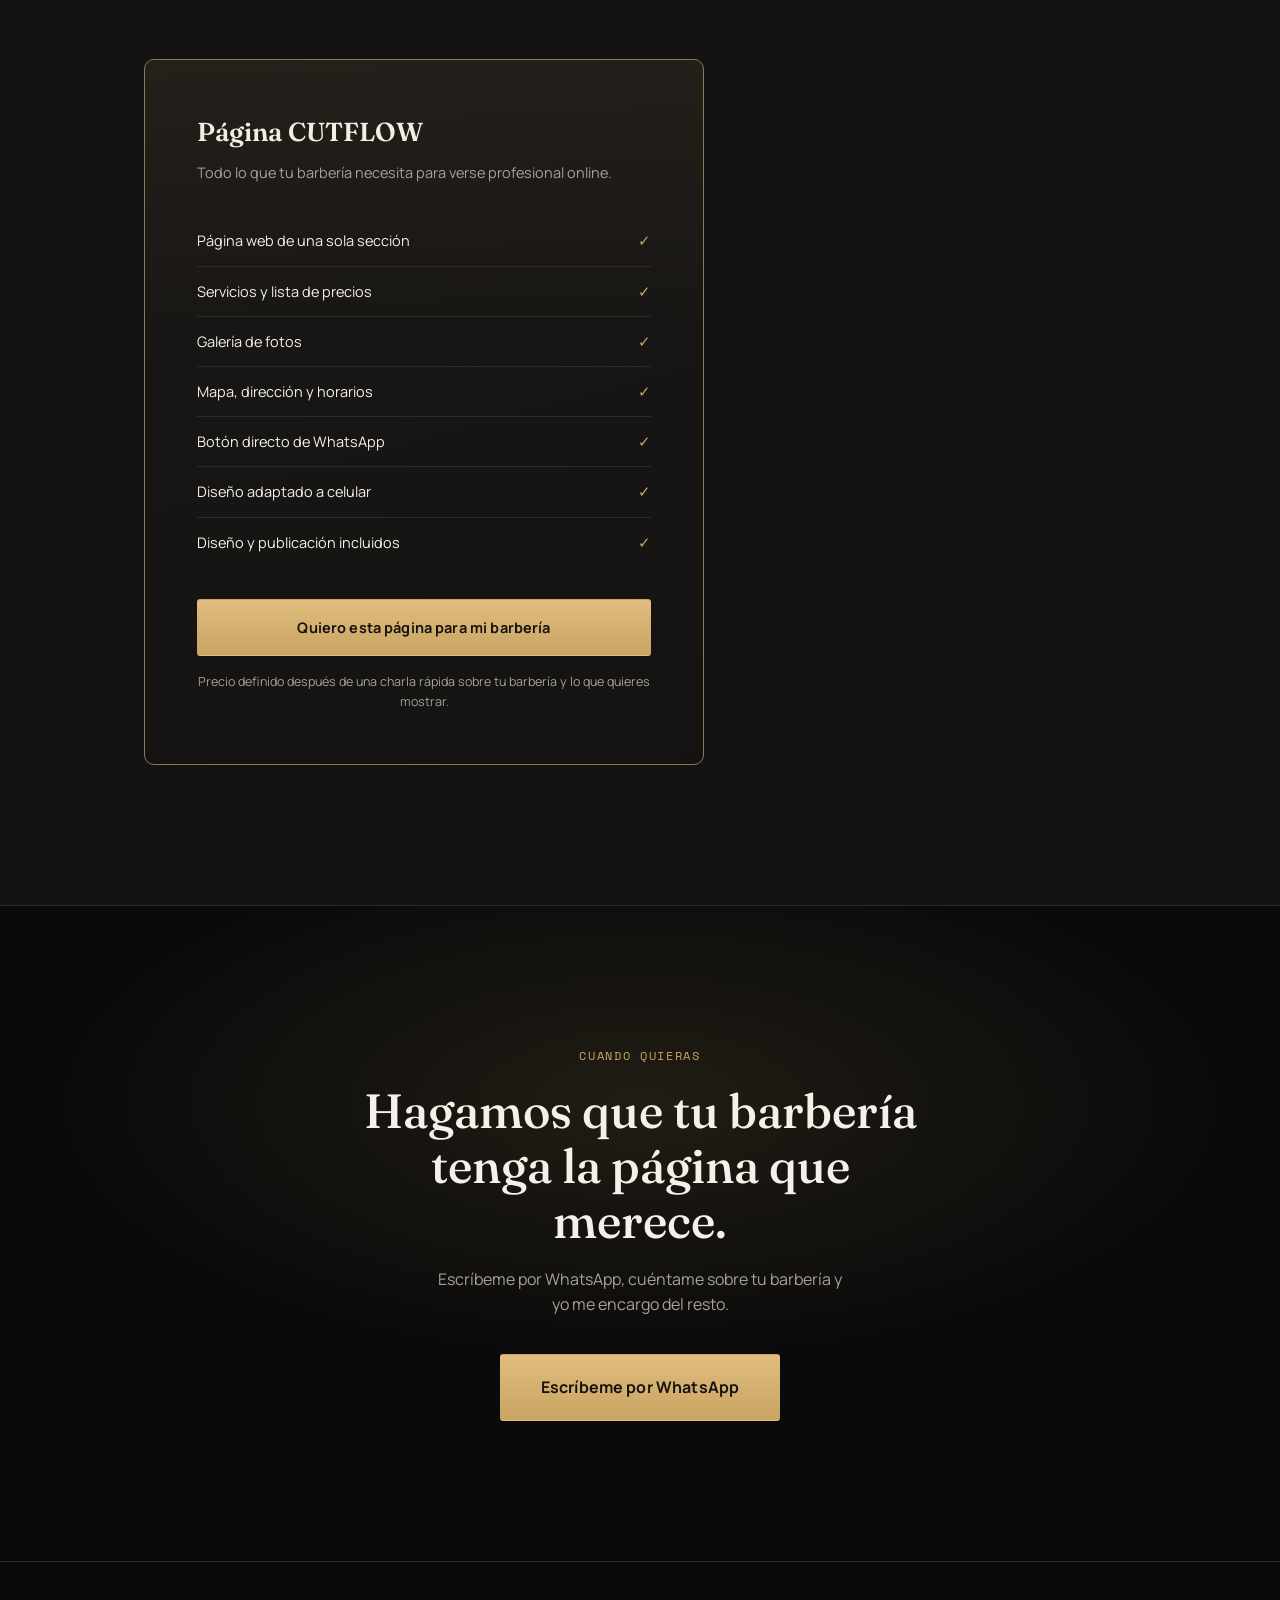
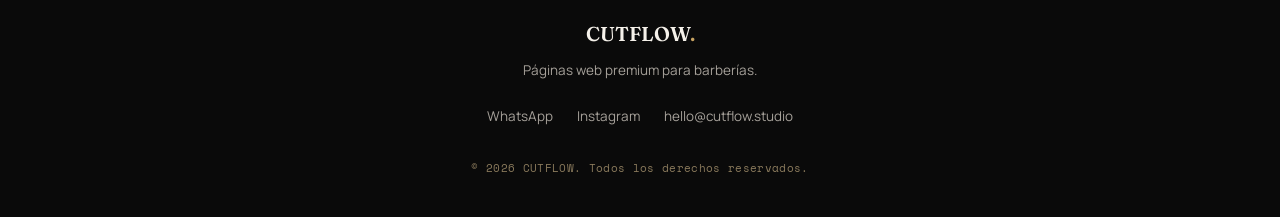
==== commit b946cd70: "Corregir HTML: atributo target incompleto y meta description" ====
--- a/cutflow_es.html
+++ b/cutflow_es.html
@@ -79,12 +79,12 @@
         <div class="why-card">
           <span class="why-icon">⊘</span>
           <h3>No te pertenece del todo</h3>
-          <p>Si cambia el algoritmo, pasa algo con la cuenta o cambia la plataforma, tu “entrada principal” depende de otra empresa.</p>
+          <p>Si cambia el algoritmo, pasa algo con la cuenta o cambia la plataforma, tu "entrada principal" depende de otra empresa.</p>
         </div>
         <div class="why-card">
           <span class="why-icon">↗</span>
           <h3>No te ayuda tanto en Google</h3>
-          <p>Si alguien busca “barbería cerca de mí”, un perfil de Instagram no suele ser lo ideal. Una página web sí puede ayudarte más.</p>
+          <p>Si alguien busca "barbería cerca de mí", un perfil de Instagram no suele ser lo ideal. Una página web sí puede ayudarte más.</p>
         </div>
       </div>
 
--- a/styles.css
+++ b/styles.css
@@ -69,7 +69,7 @@
   position:fixed; inset:0; z-index:999;
   pointer-events:none;
   opacity:0.035;
-  background-image:url("data:image/svg+xml,%3Csvg xmlns='http://www.w3.org/2000/svg' width='120' height='120'%3E%3Cfilter id='n'%3E%3CfeTurbulence type='fractalNoise' baseFrequency='0.9' numOctaves='2' stitchTiles='stitch'/%3E%3C/filter%3E%3Crect width='100%25' height='100%25' filter='url(%23n)'/%3E%3C/svg%3E");
+  background-image:url("data:image/svg+xml,%3Csvg xmlns='http://www.w3.org/2000/svg' width='120' height='120'%3E%3Cfilter id='n'%3E%3CfeTurbulence type='fractalNoise' baseFrequency='0.9' numOctaves='2' result='turbulence'/%3E%3CfeDisplacementMap in='SourceGraphic' in2='turbulence' scale='100'/%3E%3C/filter%3E%3Crect width='120' height='120' filter='url(%23n)'/%3E%3C/svg%3E");
   mix-blend-mode:overlay;
 }
 
